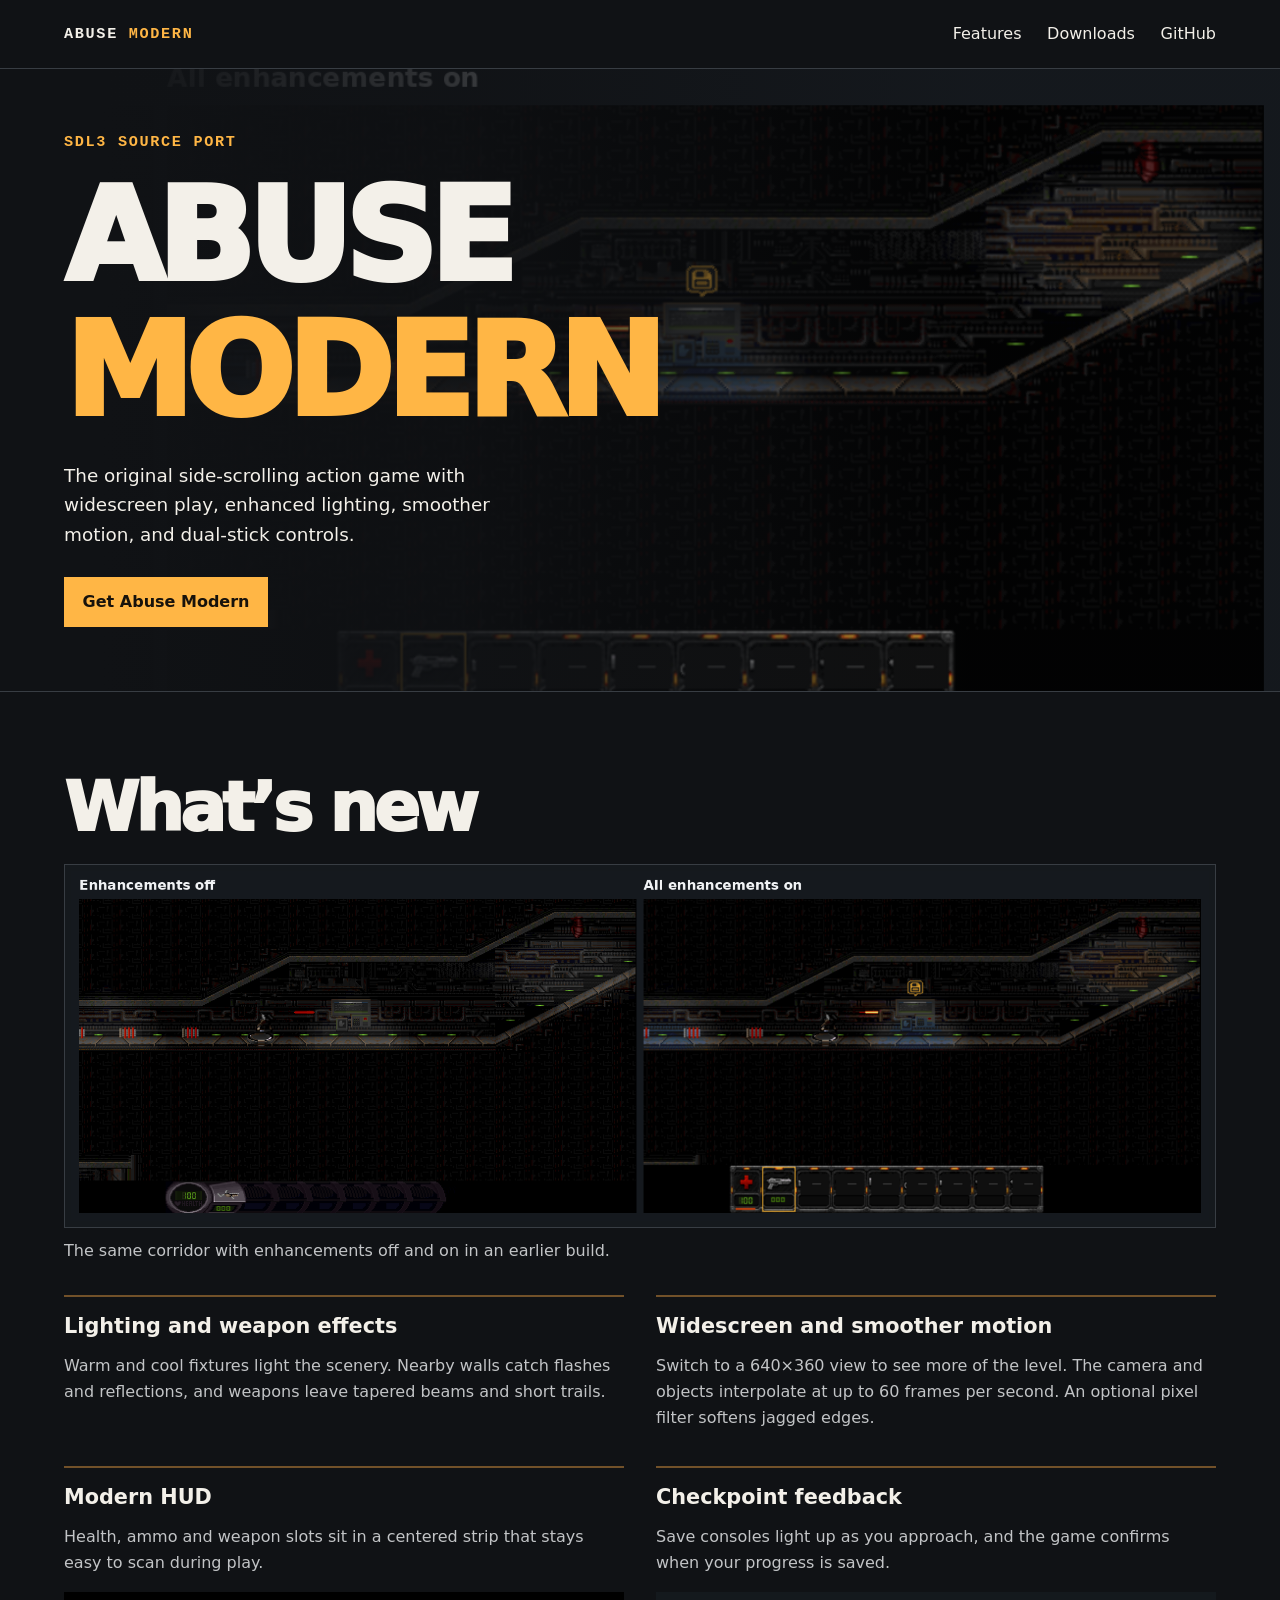
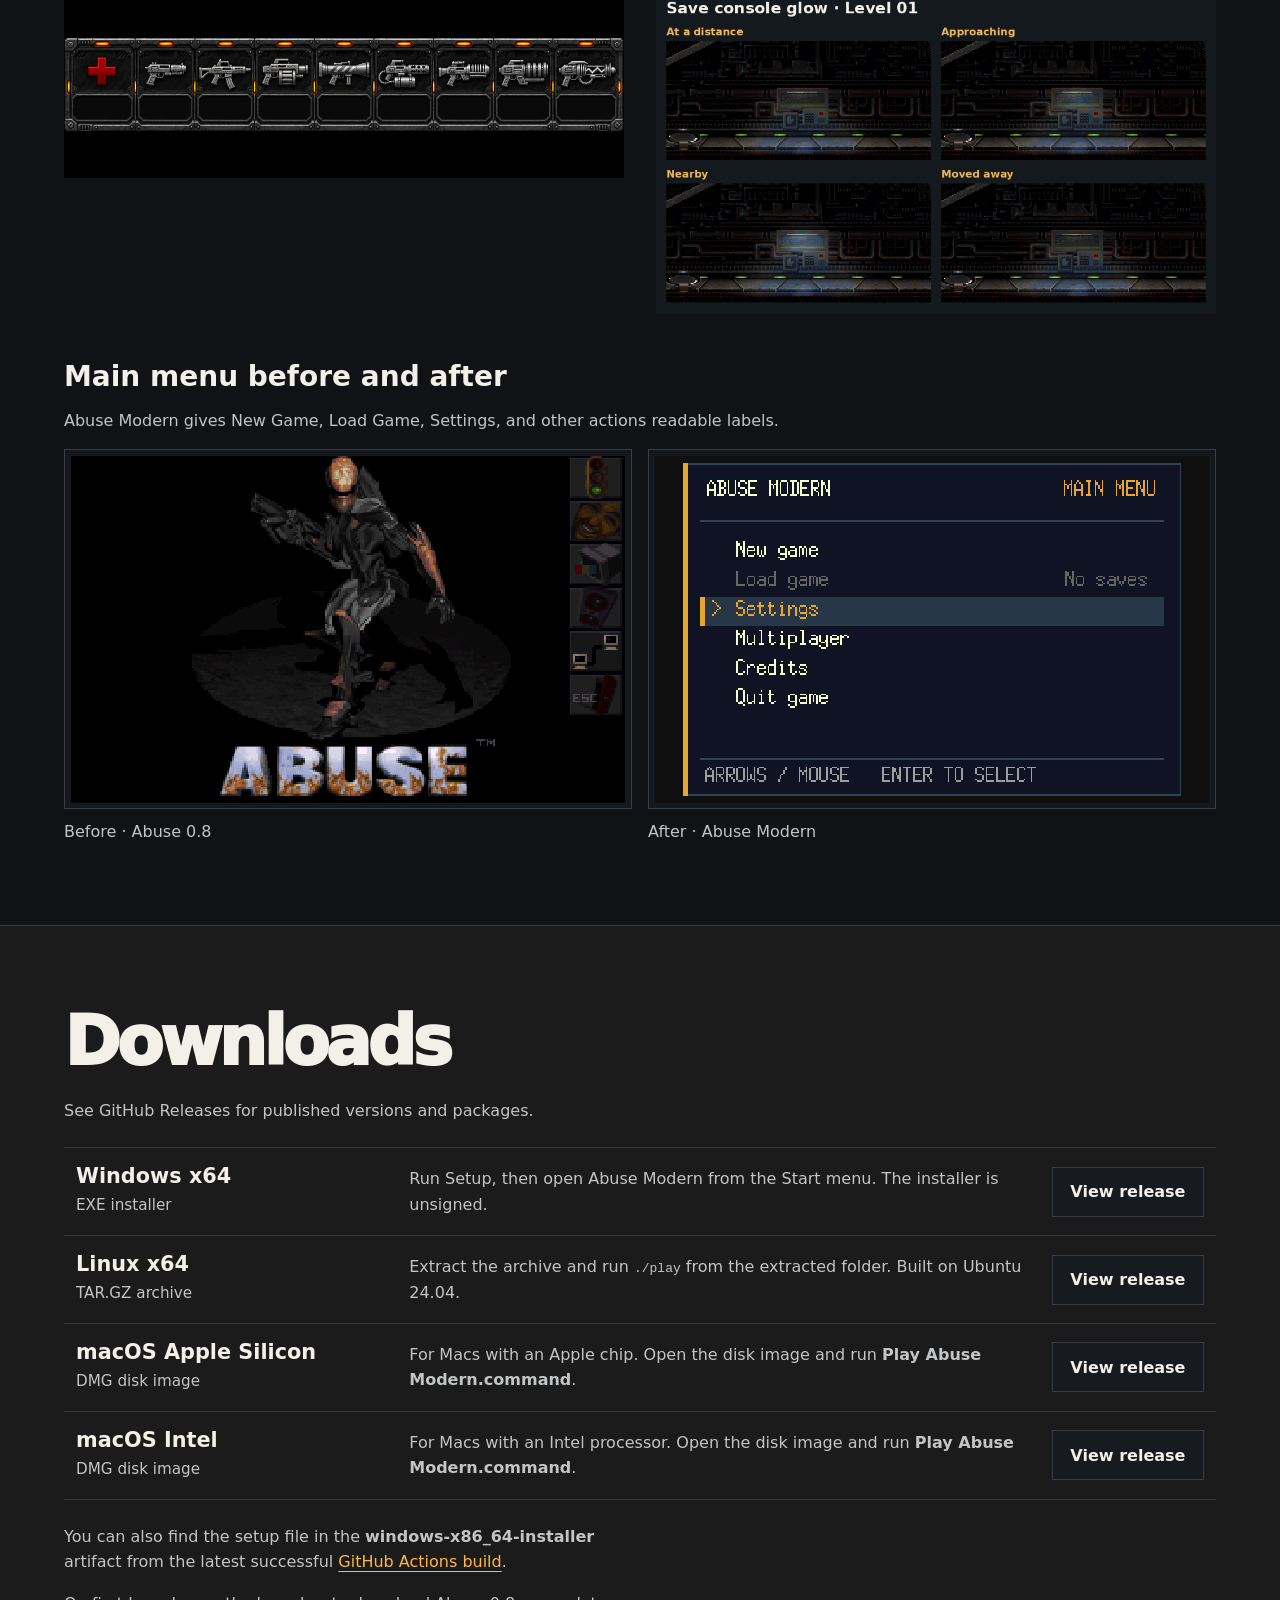
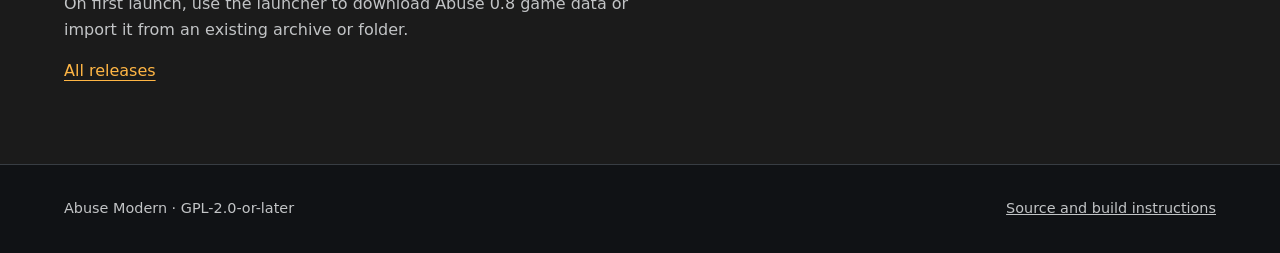
==== site/index.html @ a72826fe "Improve campaign lighting and keep the weapon HUD visible Add proximity lighting, machinery cues, te" ====
<!doctype html>
<html lang="en">
<head>
  <meta charset="utf-8">
  <meta name="viewport" content="width=device-width, initial-scale=1">
  <meta name="description" content="Abuse Modern brings the original side-scrolling action game to SDL3 with widescreen play, enhanced lighting, a redesigned HUD and dual-stick controls.">
  <meta name="theme-color" content="#101215">
  <title>Abuse Modern · SDL3 source port</title>
  <link rel="stylesheet" href="style.css">
  <script src="releases.js" defer></script>
</head>
<body>
  <header class="masthead">
    <nav class="wrap" aria-label="Main navigation">
      <a class="brand" href="#top">ABUSE <span>MODERN</span></a>
      <div class="nav-links">
        <a href="#features">Features</a>
        <a href="#downloads">Downloads</a>
        <a href="https://github.com/karapant/abuse-modern">GitHub</a>
      </div>
    </nav>
  </header>
  <main id="top">
    <section class="hero" aria-labelledby="title">
      <div class="wrap hero-content">
        <p class="kicker">SDL3 source port</p>
        <h1 id="title">ABUSE <span>MODERN</span></h1>
        <p class="intro">The original side-scrolling action game with widescreen play, enhanced lighting, smoother motion, and dual-stick controls.</p>
        <a class="button primary" href="#downloads">Get Abuse Modern</a>
      </div>
    </section>
    <section class="wrap section" id="features" aria-labelledby="feature-title">
      <h2 id="feature-title">What’s new</h2>
      <figure class="comparison">
        <a href="screenshots/enhancements-comparison.png">
          <img src="screenshots/enhancements-comparison.png" width="1948" height="600" alt="The same corridor with enhancements off on the left and on on the right. The enhanced view shows a redesigned HUD, a brighter projectile trail and blue light on nearby terrain.">
        </a>
        <figcaption>The same corridor with enhancements off and on in an earlier build.</figcaption>
      </figure>
      <div class="features">
        <article>
          <h3>Lighting and weapon effects</h3>
          <p>Warm and cool fixtures light the scenery. Nearby walls catch flashes and reflections, and weapons leave tapered beams and short trails.</p>
        </article>
        <article>
          <h3>Widescreen and smoother motion</h3>
          <p>Switch to a 640×360 view to see more of the level. The camera and objects interpolate at up to 60 frames per second. An optional pixel filter softens jagged edges.</p>
        </article>
        <article>
          <h3>Modern HUD</h3>
          <p>Health, ammo and weapon slots sit in a centered strip that stays easy to scan during play.</p>
          <img class="hud" src="screenshots/hud-source.png" width="2172" height="724" loading="lazy" alt="The modern HUD artwork with a red health cross and eight weapon slots.">
        </article>
        <article>
          <h3>Checkpoint feedback</h3>
          <p>Save consoles light up as you approach, and the game confirms when your progress is saved.</p>
          <a href="screenshots/checkpoint-glow.png">
            <img src="screenshots/checkpoint-glow.png" width="864" height="498" loading="lazy" alt="The save console gradually lights up on approach and dims when the player moves away.">
          </a>
        </article>
      </div>
        <section class="menu-comparison" aria-labelledby="menu-title">
          <h3 id="menu-title">Main menu before and after</h3>
          <p>Abuse Modern gives New Game, Load Game, Settings, and other actions readable labels.</p>
          <div class="menu-screenshots">
            <figure class="comparison">
              <a href="screenshots/main-menu-classic.png">
                <img src="screenshots/main-menu-classic.png" width="320" height="200" loading="lazy" alt="The Abuse 0.8 title screen with a vertical strip of unlabeled icon buttons along the right side.">
              </a>
              <figcaption>Before · Abuse 0.8</figcaption>
            </figure>
            <figure class="comparison">
              <a href="screenshots/main-menu-modern.png">
                <img src="screenshots/main-menu-modern.png" width="320" height="200" loading="lazy" alt="The Abuse Modern title screen with a labeled list of main menu actions.">
              </a>
              <figcaption>After · Abuse Modern</figcaption>
            </figure>
          </div>
        </section>
    </section>
    <section class="download-section" id="downloads" aria-labelledby="download-title">
      <div class="wrap section">
        <h2 id="download-title">Downloads</h2>
        <div class="release-summary">
          <p id="release-status" role="status">See GitHub Releases for published versions and packages.</p>
          <a class="text-link" id="release-notes" hidden>Release notes</a>
        </div>
        <ul class="downloads" role="list">
          <li data-package="windows-x86_64-setup.exe" data-platform="Windows x64">
            <div class="download-platform">
              <h3>Windows x64</h3>
              <p>EXE installer <span data-size hidden></span></p>
            </div>
            <p class="download-install">Run Setup, then open Abuse Modern from the Start menu. The installer is unsigned.</p>
            <div class="download-actions">
              <a class="button" data-download href="https://github.com/karapant/abuse-modern/releases">View release</a>
              <a class="text-link" data-checksum hidden>SHA-256</a>
            </div>
          </li>
          <li data-package="linux-x86_64.tar.gz" data-platform="Linux x64">
            <div class="download-platform">
              <h3>Linux x64</h3>
              <p>TAR.GZ archive <span data-size hidden></span></p>
            </div>
            <p class="download-install">Extract the archive and run <code>./play</code> from the extracted folder. Built on Ubuntu 24.04.</p>
            <div class="download-actions">
              <a class="button" data-download href="https://github.com/karapant/abuse-modern/releases">View release</a>
              <a class="text-link" data-checksum hidden>SHA-256</a>
            </div>
          </li>
          <li data-package="macos-arm64.dmg" data-platform="macOS Apple Silicon">
            <div class="download-platform">
              <h3>macOS Apple Silicon</h3>
              <p>DMG disk image <span data-size hidden></span></p>
            </div>
            <p class="download-install">For Macs with an Apple chip. Open the disk image and run <strong>Play Abuse Modern.command</strong>.</p>
            <div class="download-actions">
              <a class="button" data-download href="https://github.com/karapant/abuse-modern/releases">View release</a>
              <a class="text-link" data-checksum hidden>SHA-256</a>
            </div>
          </li>
          <li data-package="macos-x86_64.dmg" data-platform="macOS Intel">
            <div class="download-platform">
              <h3>macOS Intel</h3>
              <p>DMG disk image <span data-size hidden></span></p>
            </div>
            <p class="download-install">For Macs with an Intel processor. Open the disk image and run <strong>Play Abuse Modern.command</strong>.</p>
            <div class="download-actions">
              <a class="button" data-download href="https://github.com/karapant/abuse-modern/releases">View release</a>
              <a class="text-link" data-checksum hidden>SHA-256</a>
            </div>
          </li>
        </ul>
        <p class="install" id="windows-build">You can also find the setup file in the <strong>windows-x86_64-installer</strong> artifact from the latest successful <a class="text-link" href="https://github.com/karapant/abuse-modern/actions/workflows/build.yml?query=branch%3Amain+is%3Asuccess">GitHub Actions build</a>.</p>
        <p class="install">On first launch, use the launcher to download Abuse 0.8 game data or import it from an existing archive or folder.</p>
        <a class="text-link" href="https://github.com/karapant/abuse-modern/releases">All releases</a>
      </div>
    </section>
  </main>
  <footer class="wrap">
    <span>Abuse Modern · GPL-2.0-or-later</span>
    <a href="https://github.com/karapant/abuse-modern">Source and build instructions</a>
  </footer>
</body>
</html>
---- site/style.css ----
:root {
  color-scheme: dark;
  --background: #101215;
  --panel: #171a1e;
  --border: #383d43;
  --text: #f3f0e9;
  --muted: #c2c4c6;
  --accent: #ffb645;
  font-family: system-ui, sans-serif;
  background: var(--background);
  color: var(--text);
}
* { box-sizing: border-box; }
body { margin: 0; line-height: 1.6; }
a { color: inherit; }
a:focus-visible { outline: 3px solid var(--accent); outline-offset: 4px; }
a:hover { color: var(--accent); }
img { display: block; max-width: 100%; height: auto; }
.wrap { width: min(72rem, calc(100% - 3rem)); margin-inline: auto; }
.masthead { background: #101215; border-bottom: 1px solid var(--border); }
nav, footer { display: flex; align-items: center; justify-content: space-between; flex-wrap: wrap; gap: .75rem 2rem; }
nav { min-height: 4.25rem; padding-block: .8rem; }
nav a { text-decoration: none; }
.nav-links { display: flex; flex-wrap: wrap; gap: .5rem 1.6rem; }
.brand, .kicker { font: 700 .95rem/1.2 ui-monospace, monospace; letter-spacing: .11em; }
.brand span, .hero h1 span, .kicker { color: var(--accent); }
.hero {
  display: grid;
  align-items: center;
  min-height: 31rem;
  border-bottom: 1px solid var(--border);
  background-color: #121517;
  background-image: linear-gradient(90deg, #101215 8%, #101215d9 36%, #10121520 76%), url("screenshots/enhancements-comparison.png");
  background-position: center, right 28%;
  background-size: cover, max(1800px, 175vw) auto;
  background-repeat: no-repeat;
}
.hero-content { padding-block: 4rem; }
.kicker { text-transform: uppercase; margin: 0 0 1.2rem; }
h1, h2, h3 { line-height: 1.05; margin: 0; }
h1, h2 { font-family: "Arial Black", system-ui, sans-serif; font-weight: 950; letter-spacing: -.055em; }
h1 { font-size: clamp(3.6rem, 10vw, 8.4rem); }
h1 span { display: block; }
h2 { font-size: clamp(2.4rem, 5.3vw, 4.5rem); margin-bottom: 1.3rem; }
h3 { font-size: 1.3rem; }
.intro { max-width: 28rem; font-size: 1.15rem; margin-block: 1.35rem 1.75rem; }
.button {
  display: inline-block;
  padding: .7rem 1.1rem;
  background: var(--panel);
  border: 1px solid var(--border);
  font-weight: 750;
  text-decoration: none;
}
.button:hover { border-color: var(--accent); }
.button.primary { background: var(--accent); color: #17120b; border: 1px solid var(--accent); }
.button.primary:hover { background: #ffd085; }
.section { padding-block: clamp(2.8rem, 7vw, 5rem); }
.comparison { margin: 0; }
.comparison a { display: block; padding: .35rem; background: #15191d; border: 1px solid var(--border); }
.comparison a:hover { border-color: var(--accent); }
.comparison img { width: 100%; }
figcaption { margin-top: .6rem; color: var(--muted); }
.features { display: grid; grid-template-columns: repeat(2, minmax(0, 1fr)); gap: 1.25rem 2rem; margin-top: 2rem; }
.features article { border-top: 2px solid #725129; padding-top: 1.15rem; }
.features p, .install, #release-status { color: var(--muted); max-width: 58ch; }
.hud { width: 100%; background: black; }
.menu-comparison { margin-top: 3rem; }
.menu-comparison h3 { font-size: 1.75rem; }
.menu-comparison p { color: var(--muted); }
.menu-screenshots { display: grid; grid-template-columns: repeat(2, minmax(0, 1fr)); gap: 1rem; }
.menu-screenshots img { image-rendering: pixelated; }
.download-section { background: #1b1b1b; border-block: 1px solid var(--border); }
.release-summary { display: flex; flex-wrap: wrap; align-items: center; gap: .25rem 1.25rem; }
.release-summary p { margin: 0; }
.downloads { list-style: none; padding: 0; margin-block: 1.5rem; border-top: 1px solid var(--border); }
.downloads li {
  display: grid;
  grid-template-columns: minmax(12rem, 1fr) minmax(0, 2fr) auto;
  align-items: center;
  gap: .65rem 1.5rem;
  padding: 1.1rem .75rem;
  border-bottom: 1px solid var(--border);
}
.downloads p { margin: 0; color: var(--muted); }
.download-platform p { margin-top: .35rem; font-size: .95rem; }
.download-actions { display: flex; flex-wrap: wrap; align-items: center; gap: .65rem 1rem; }
.download-actions .button { min-width: 8rem; text-align: center; }
.text-link { color: var(--accent); text-underline-offset: .22em; }
footer { min-height: 5.5rem; padding-block: 1.2rem; color: var(--muted); font-size: .9rem; }
@media (max-width: 48rem) {
  .downloads li { grid-template-columns: minmax(0, 1fr) auto; }
  .download-install { grid-column: 1 / -1; grid-row: 2; }
  .hero { min-height: 26rem; }
}
@media (max-width: 34rem) {
  .wrap { width: calc(100% - 2rem); }
  .features, .menu-screenshots { grid-template-columns: 1fr; }
  .downloads li { grid-template-columns: 1fr; padding-inline: 0; }
  .hero { background-image: linear-gradient(90deg, #101215f5, #10121582), url("screenshots/enhancements-comparison.png"); }
  .hero-content { padding-block: 3rem; }
}
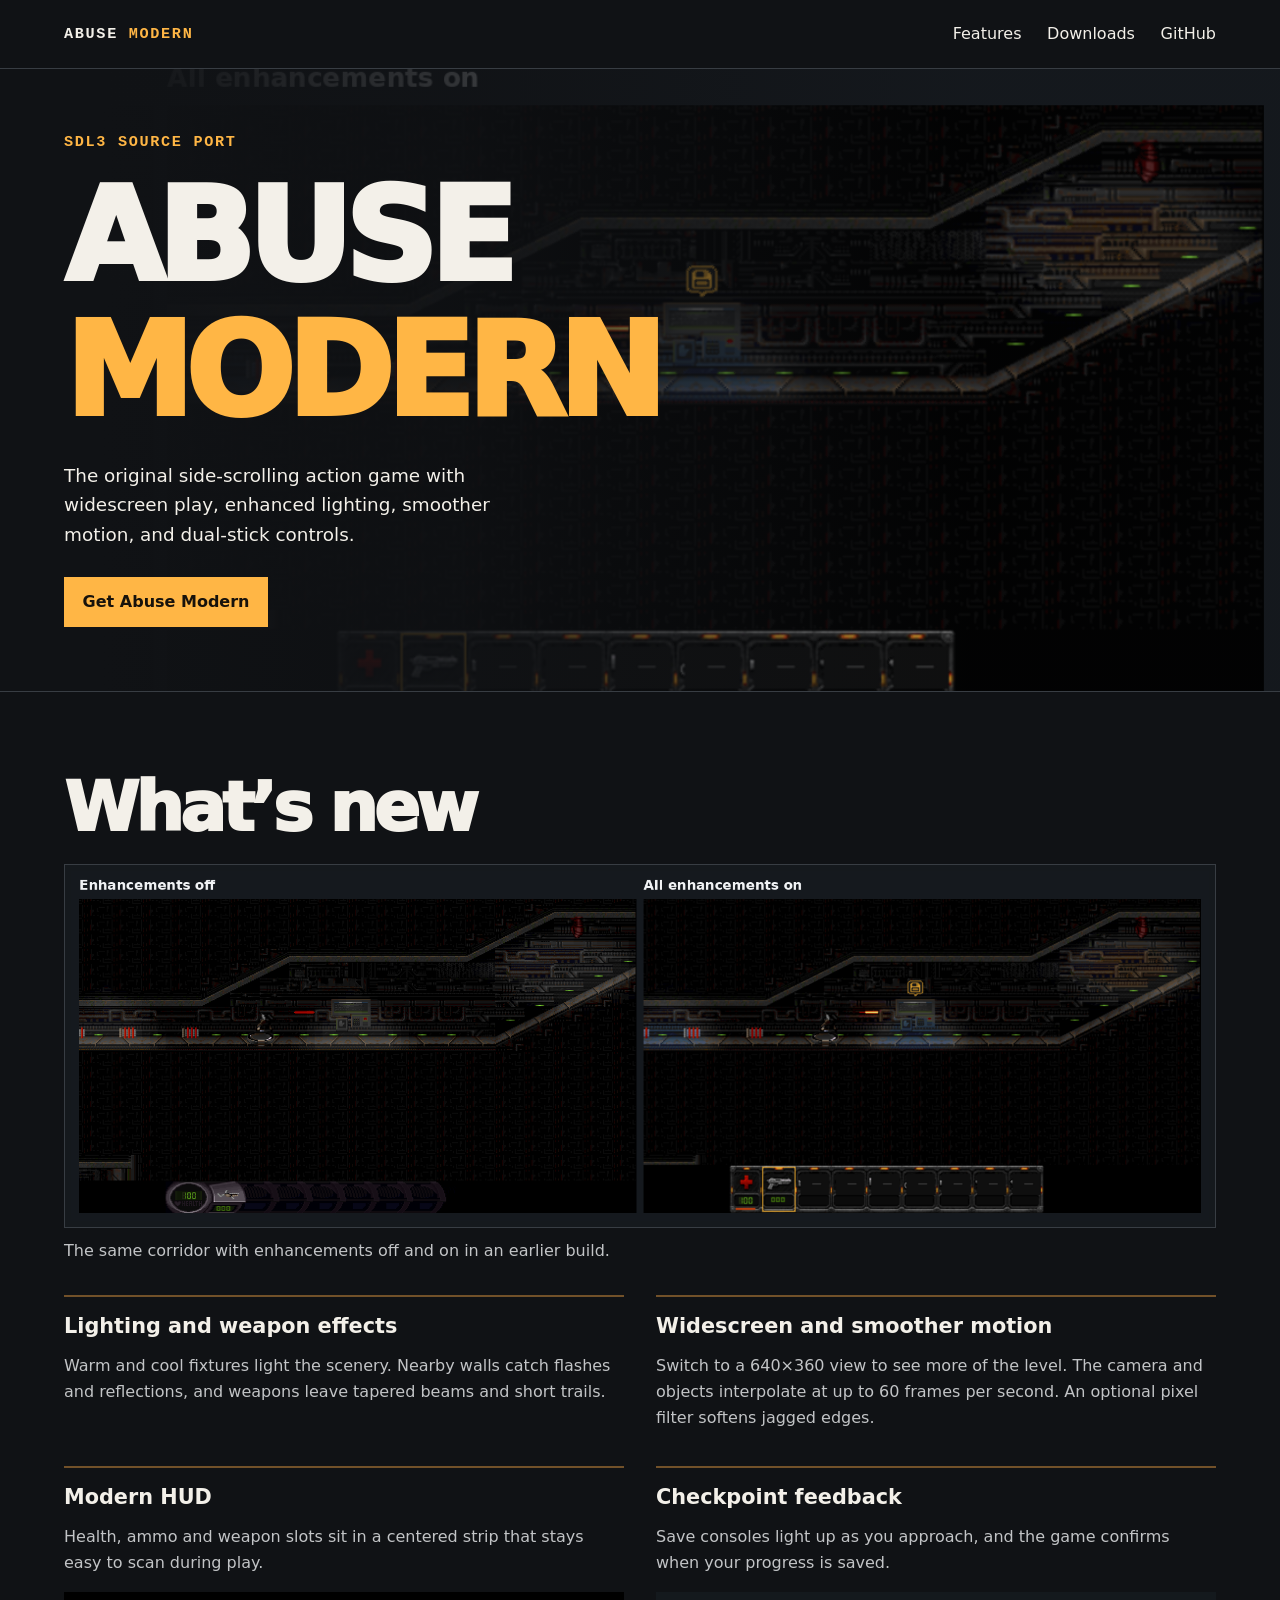
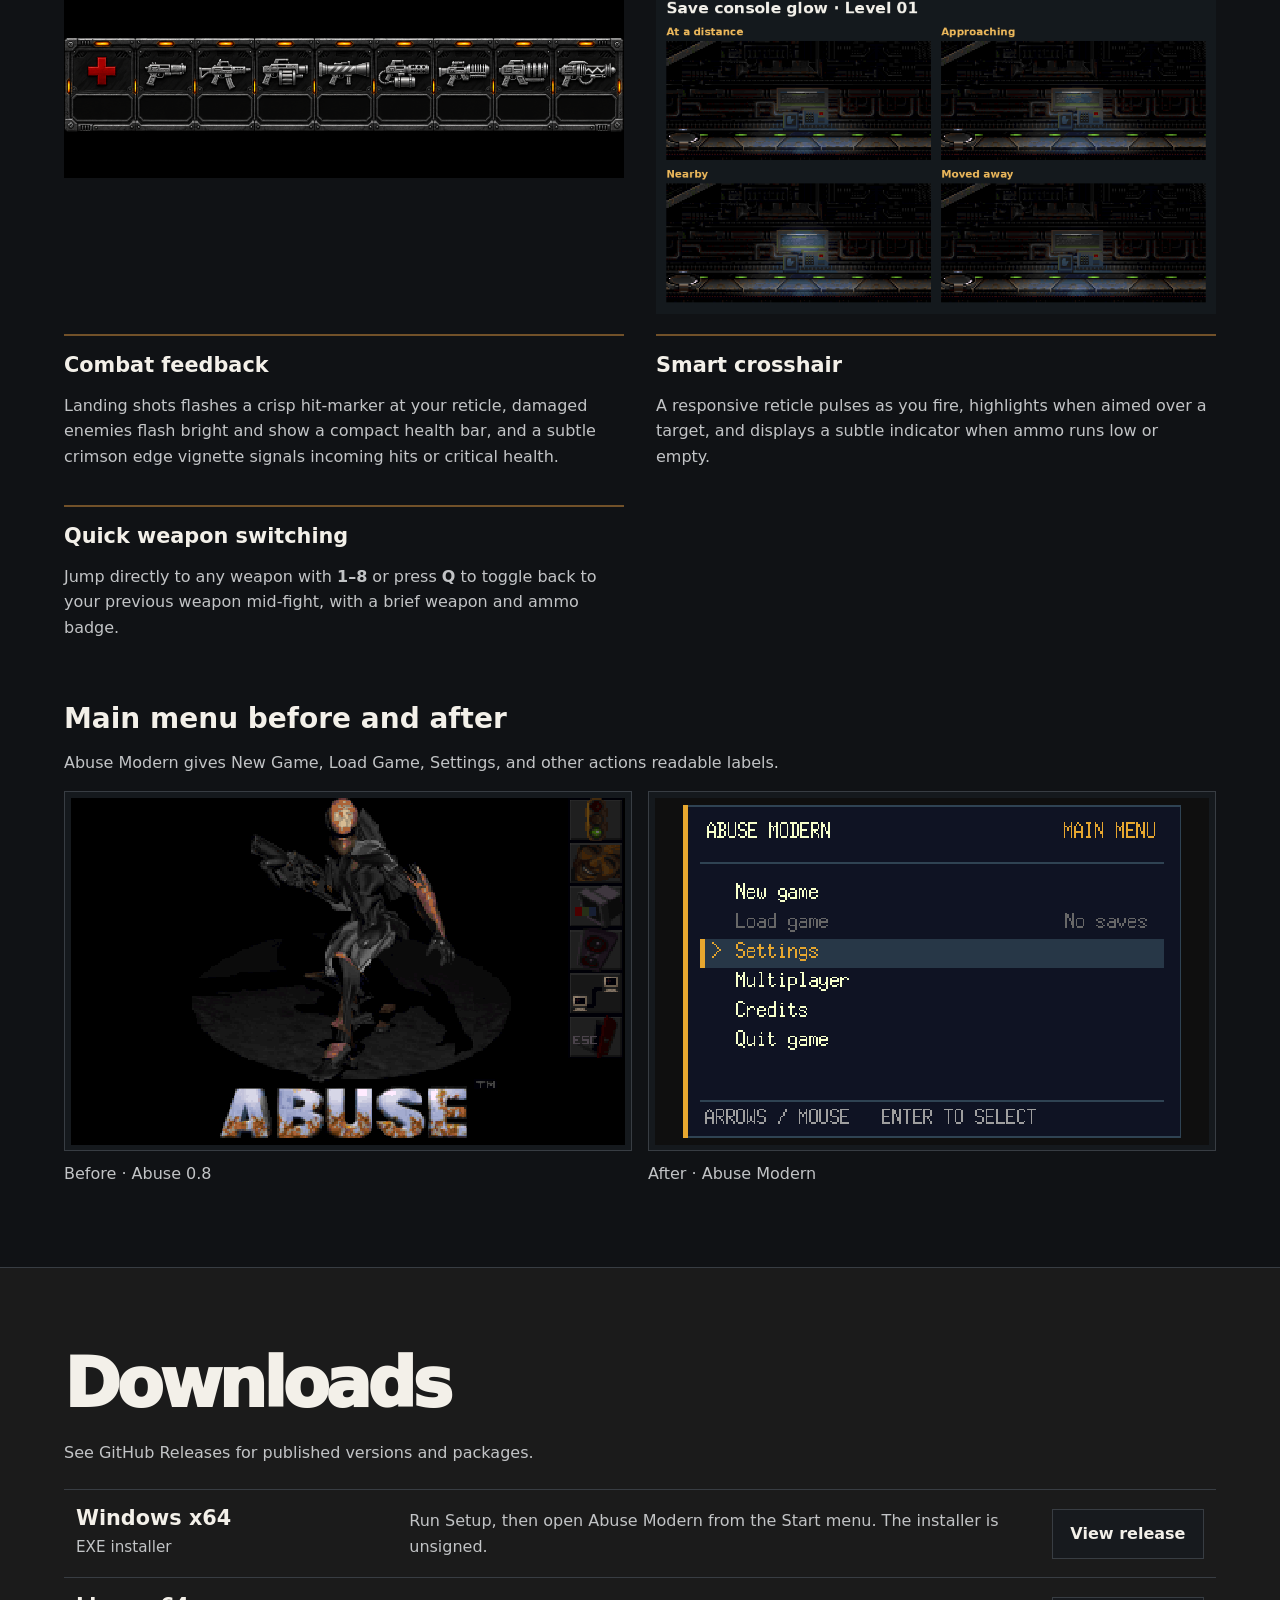
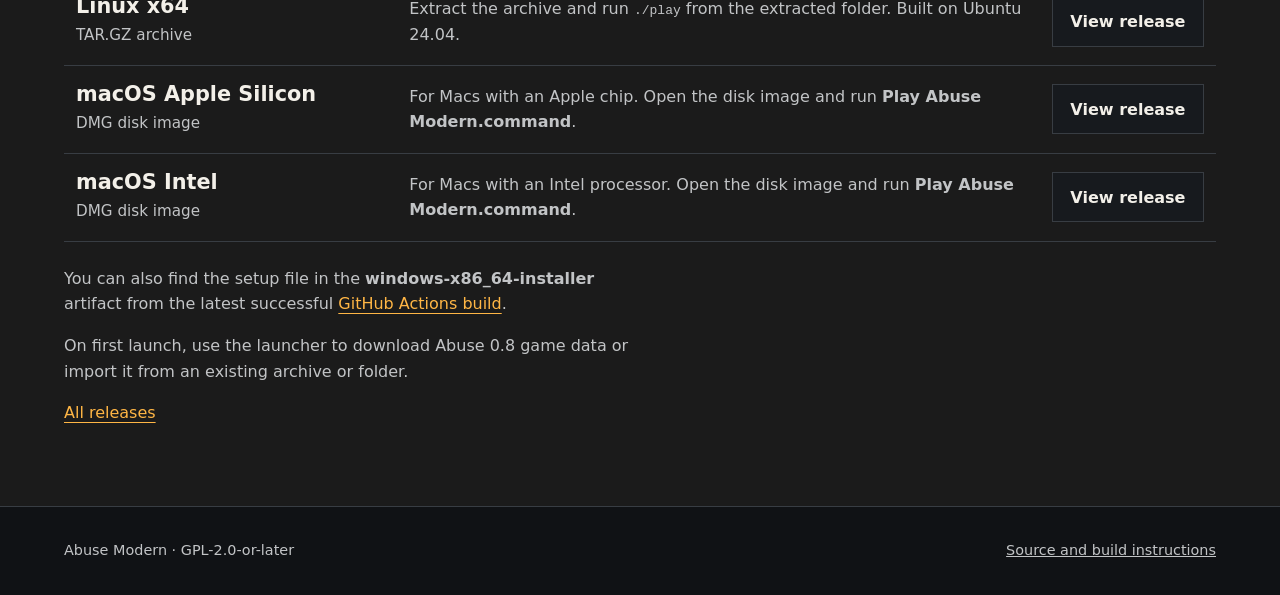
==== commit 544eb245: "Add combat feedback, smart crosshair, and quick weapon swap" ====
--- a/site/index.html
+++ b/site/index.html
@@ -57,6 +57,18 @@
           <a href="screenshots/checkpoint-glow.png">
             <img src="screenshots/checkpoint-glow.png" width="864" height="498" loading="lazy" alt="The save console gradually lights up on approach and dims when the player moves away.">
           </a>
+        </article>
+        <article>
+          <h3>Combat feedback</h3>
+          <p>Landing shots flashes a crisp hit-marker at your reticle, damaged enemies flash bright and show a compact health bar, and a subtle crimson edge vignette signals incoming hits or critical health.</p>
+        </article>
+        <article>
+          <h3>Smart crosshair</h3>
+          <p>A responsive reticle pulses as you fire, highlights when aimed over a target, and displays a subtle indicator when ammo runs low or empty.</p>
+        </article>
+        <article>
+          <h3>Quick weapon switching</h3>
+          <p>Jump directly to any weapon with <strong>1–8</strong> or press <strong>Q</strong> to toggle back to your previous weapon mid-fight, with a brief weapon and ammo badge.</p>
         </article>
       </div>
         <section class="menu-comparison" aria-labelledby="menu-title">
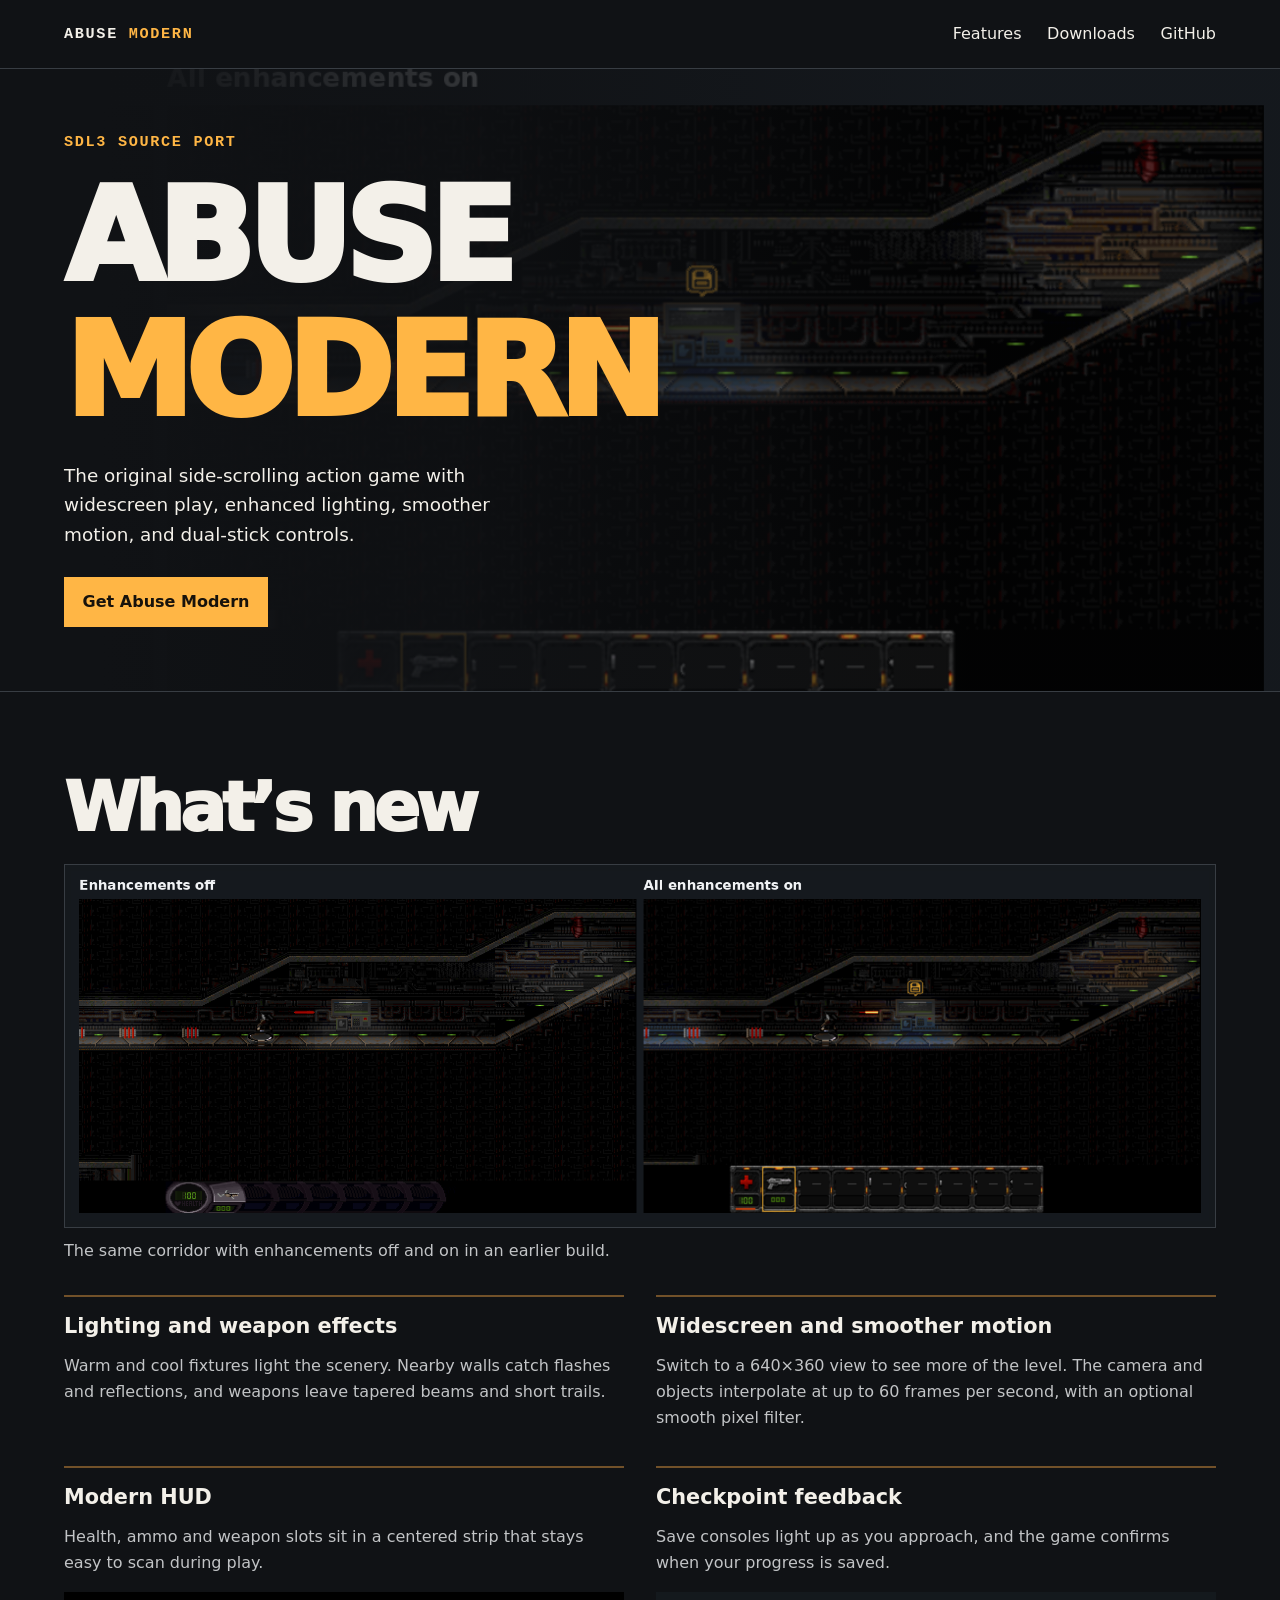
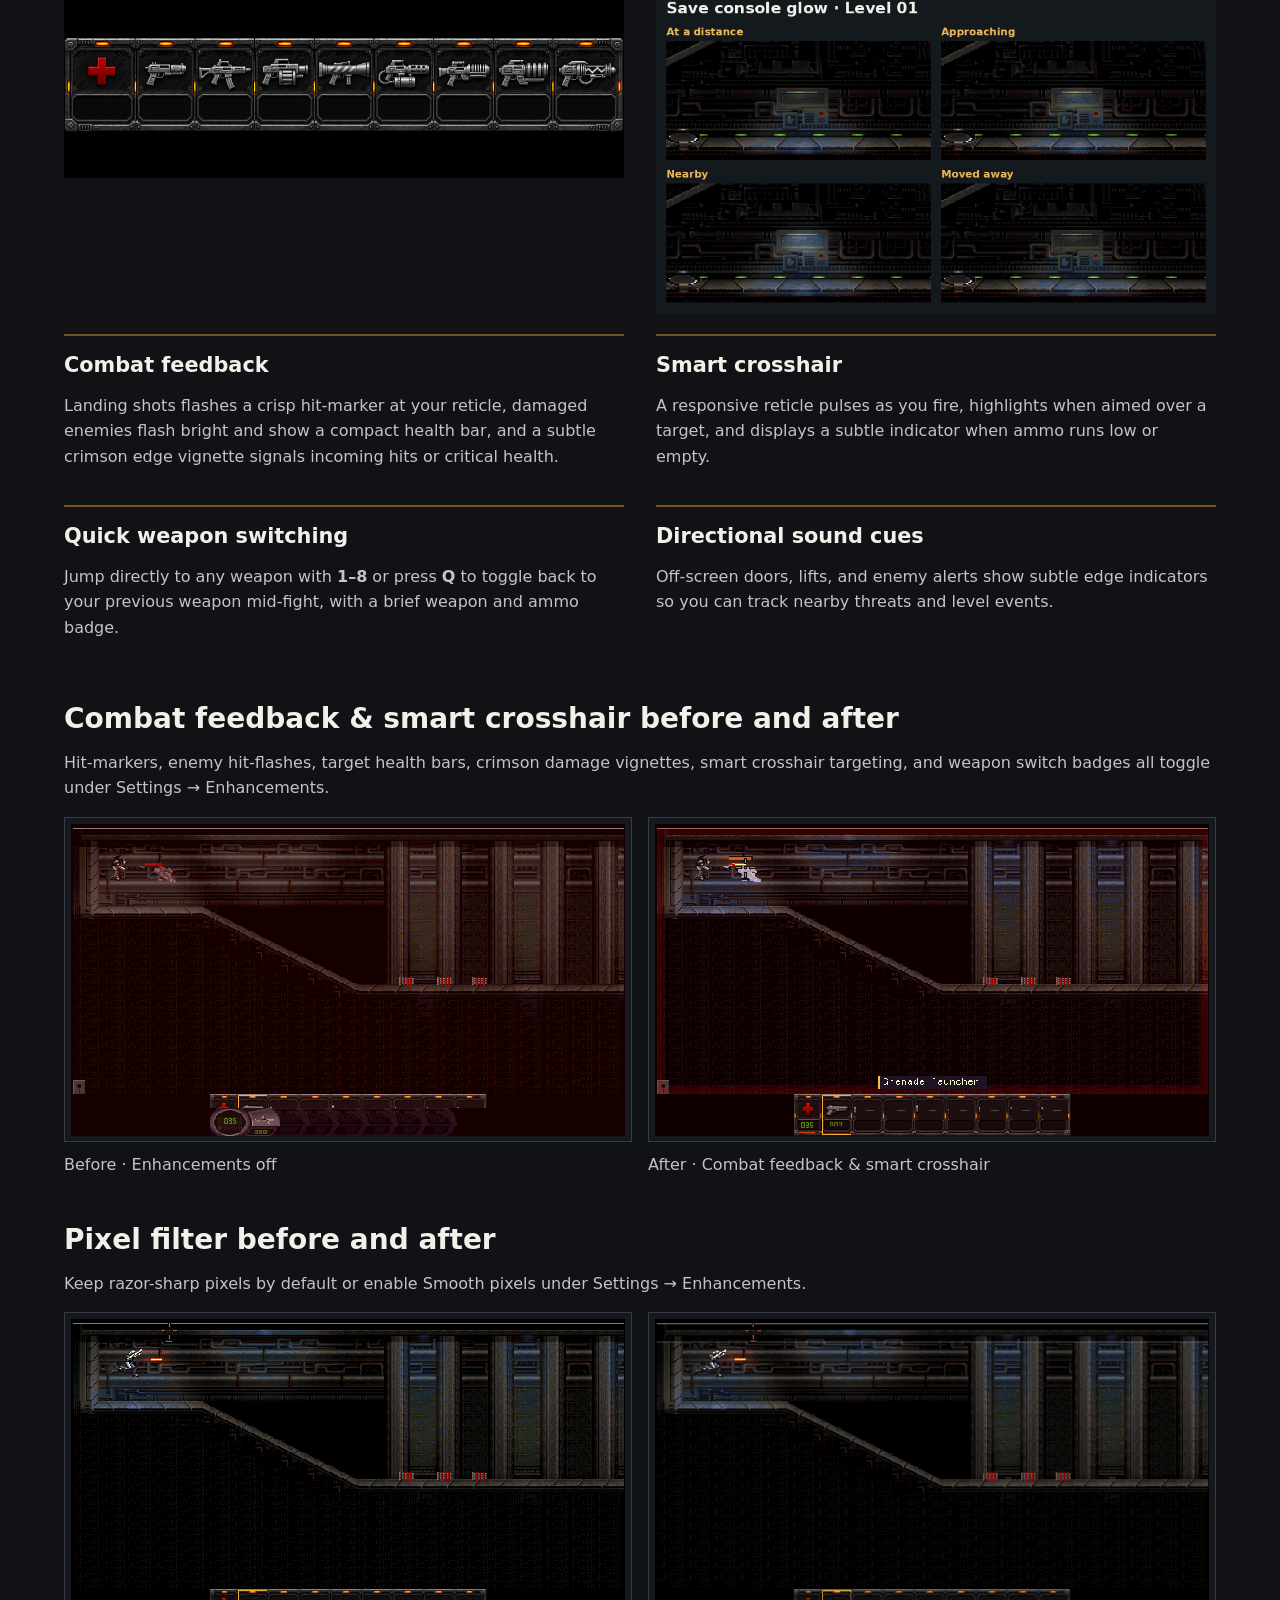
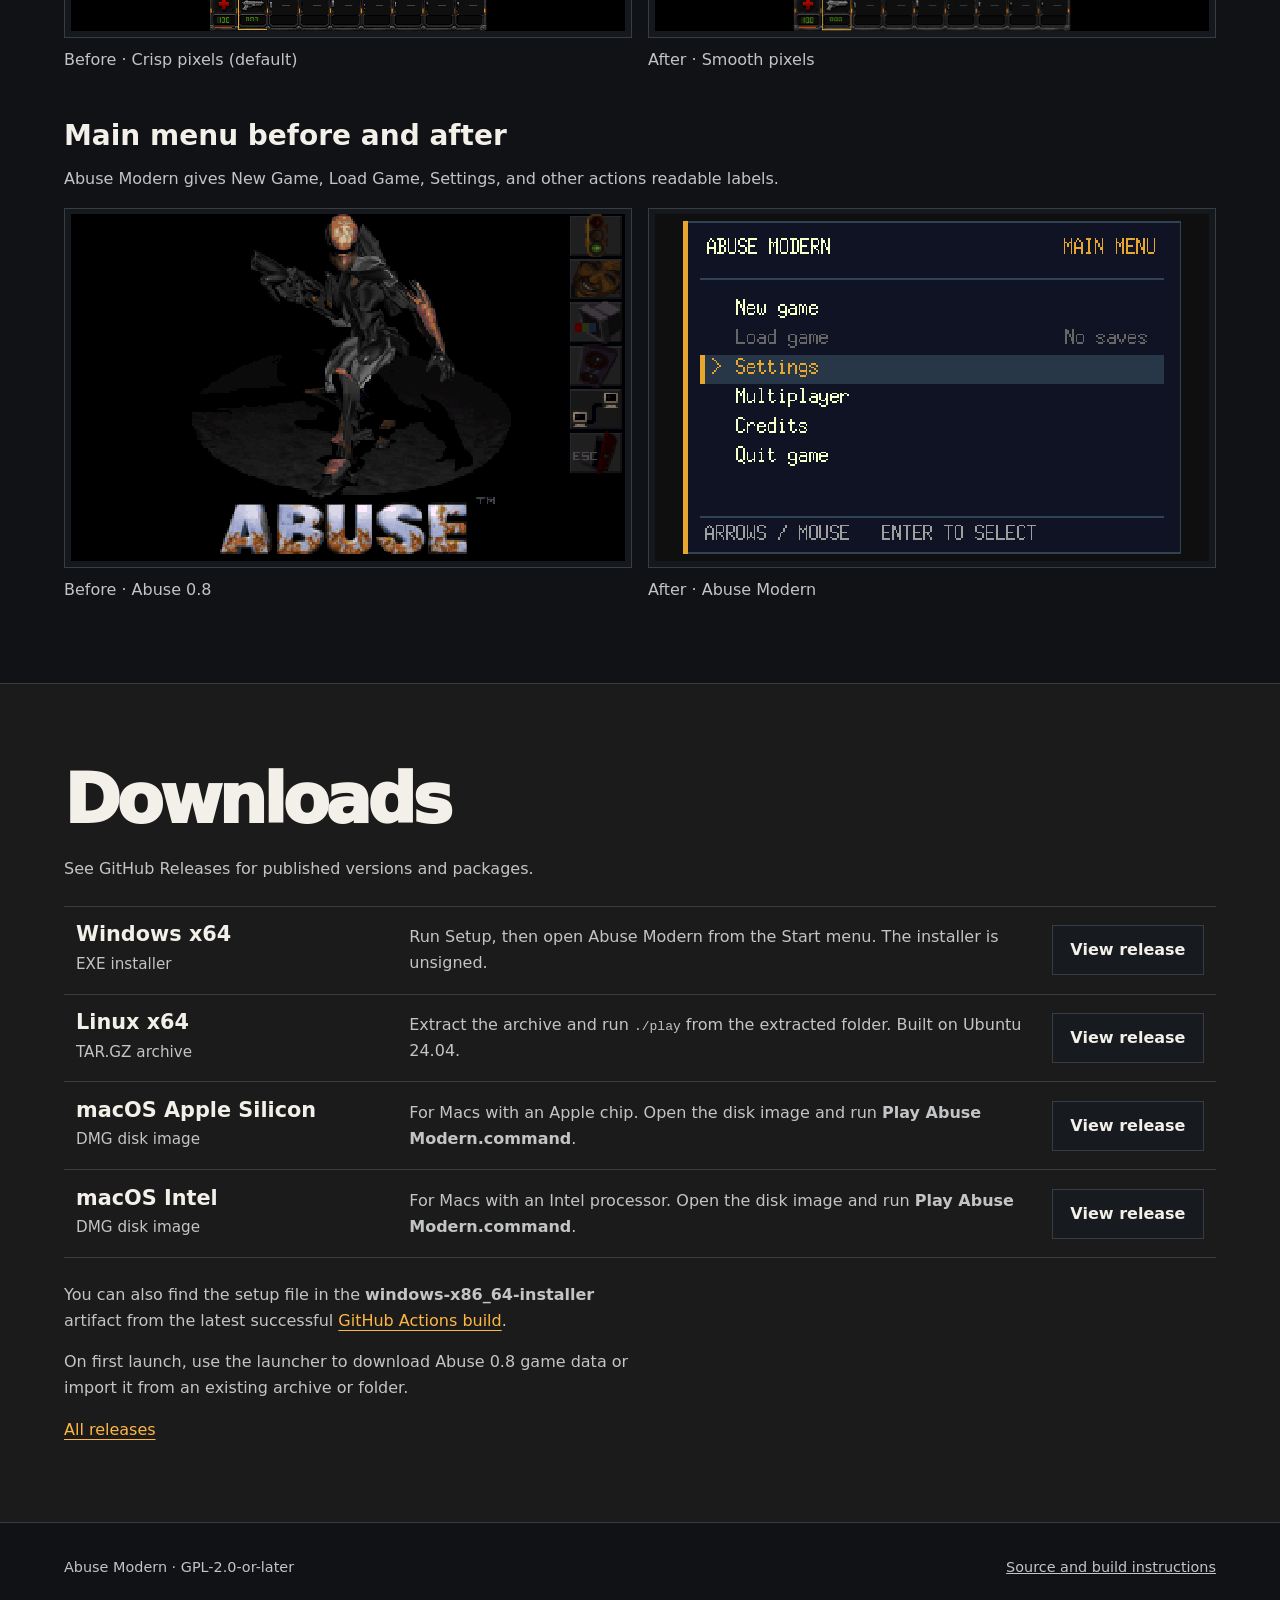
==== commit da95723e: "Document all enhancements with before-and-after screenshots" ====
--- a/site/index.html
+++ b/site/index.html
@@ -44,7 +44,7 @@
         </article>
         <article>
           <h3>Widescreen and smoother motion</h3>
-          <p>Switch to a 640×360 view to see more of the level. The camera and objects interpolate at up to 60 frames per second. An optional pixel filter softens jagged edges.</p>
+          <p>Switch to a 640×360 view to see more of the level. The camera and objects interpolate at up to 60 frames per second, with an optional smooth pixel filter.</p>
         </article>
         <article>
           <h3>Modern HUD</h3>
@@ -70,7 +70,47 @@
           <h3>Quick weapon switching</h3>
           <p>Jump directly to any weapon with <strong>1–8</strong> or press <strong>Q</strong> to toggle back to your previous weapon mid-fight, with a brief weapon and ammo badge.</p>
         </article>
+        <article>
+          <h3>Directional sound cues</h3>
+          <p>Off-screen doors, lifts, and enemy alerts show subtle edge indicators so you can track nearby threats and level events.</p>
+        </article>
       </div>
+        <section class="menu-comparison" aria-labelledby="combat-title">
+          <h3 id="combat-title">Combat feedback &amp; smart crosshair before and after</h3>
+          <p>Hit-markers, enemy hit-flashes, target health bars, crimson damage vignettes, smart crosshair targeting, and weapon switch badges all toggle under Settings → Enhancements.</p>
+          <div class="menu-screenshots">
+            <figure class="comparison">
+              <a href="screenshots/combat-before.png">
+                <img src="screenshots/combat-before.png" width="640" height="360" loading="lazy" alt="Classic combat without hit-markers, target health bar, or damage vignette.">
+              </a>
+              <figcaption>Before · Enhancements off</figcaption>
+            </figure>
+            <figure class="comparison">
+              <a href="screenshots/combat-after.png">
+                <img src="screenshots/combat-after.png" width="640" height="360" loading="lazy" alt="Enhanced combat with enemy hit-flash, target health bar, hit-marker ticks, crimson damage vignette, smart crosshair, and weapon switch badge.">
+              </a>
+              <figcaption>After · Combat feedback &amp; smart crosshair</figcaption>
+            </figure>
+          </div>
+        </section>
+        <section class="menu-comparison" aria-labelledby="pixels-title">
+          <h3 id="pixels-title">Pixel filter before and after</h3>
+          <p>Keep razor-sharp pixels by default or enable Smooth pixels under Settings → Enhancements.</p>
+          <div class="menu-screenshots">
+            <figure class="comparison">
+              <a href="screenshots/pixels-crisp.png">
+                <img src="screenshots/pixels-crisp.png" width="640" height="360" loading="lazy" alt="Gameplay with crisp nearest-neighbor pixels.">
+              </a>
+              <figcaption>Before · Crisp pixels (default)</figcaption>
+            </figure>
+            <figure class="comparison">
+              <a href="screenshots/pixels-smooth.png">
+                <img src="screenshots/pixels-smooth.png" width="1280" height="720" loading="lazy" alt="Gameplay with the optional smooth pixel filter enabled.">
+              </a>
+              <figcaption>After · Smooth pixels</figcaption>
+            </figure>
+          </div>
+        </section>
         <section class="menu-comparison" aria-labelledby="menu-title">
           <h3 id="menu-title">Main menu before and after</h3>
           <p>Abuse Modern gives New Game, Load Game, Settings, and other actions readable labels.</p>
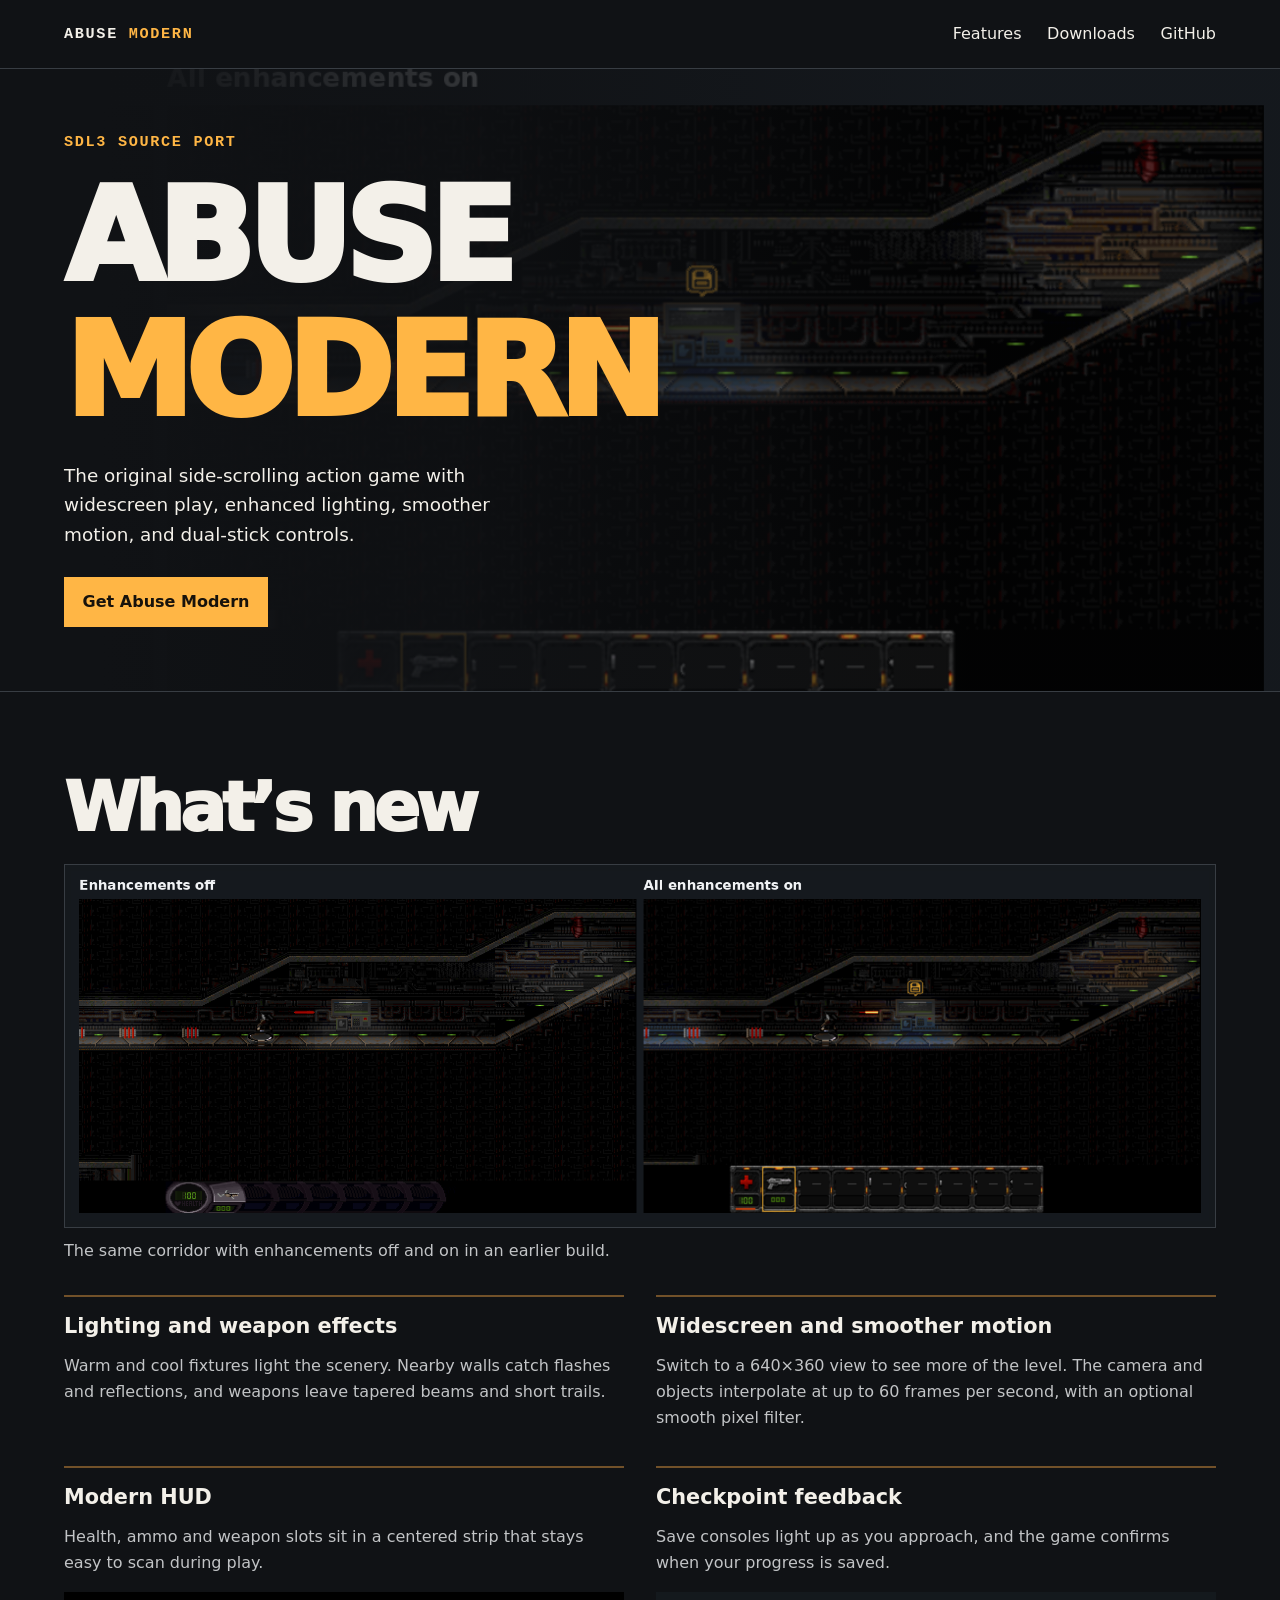
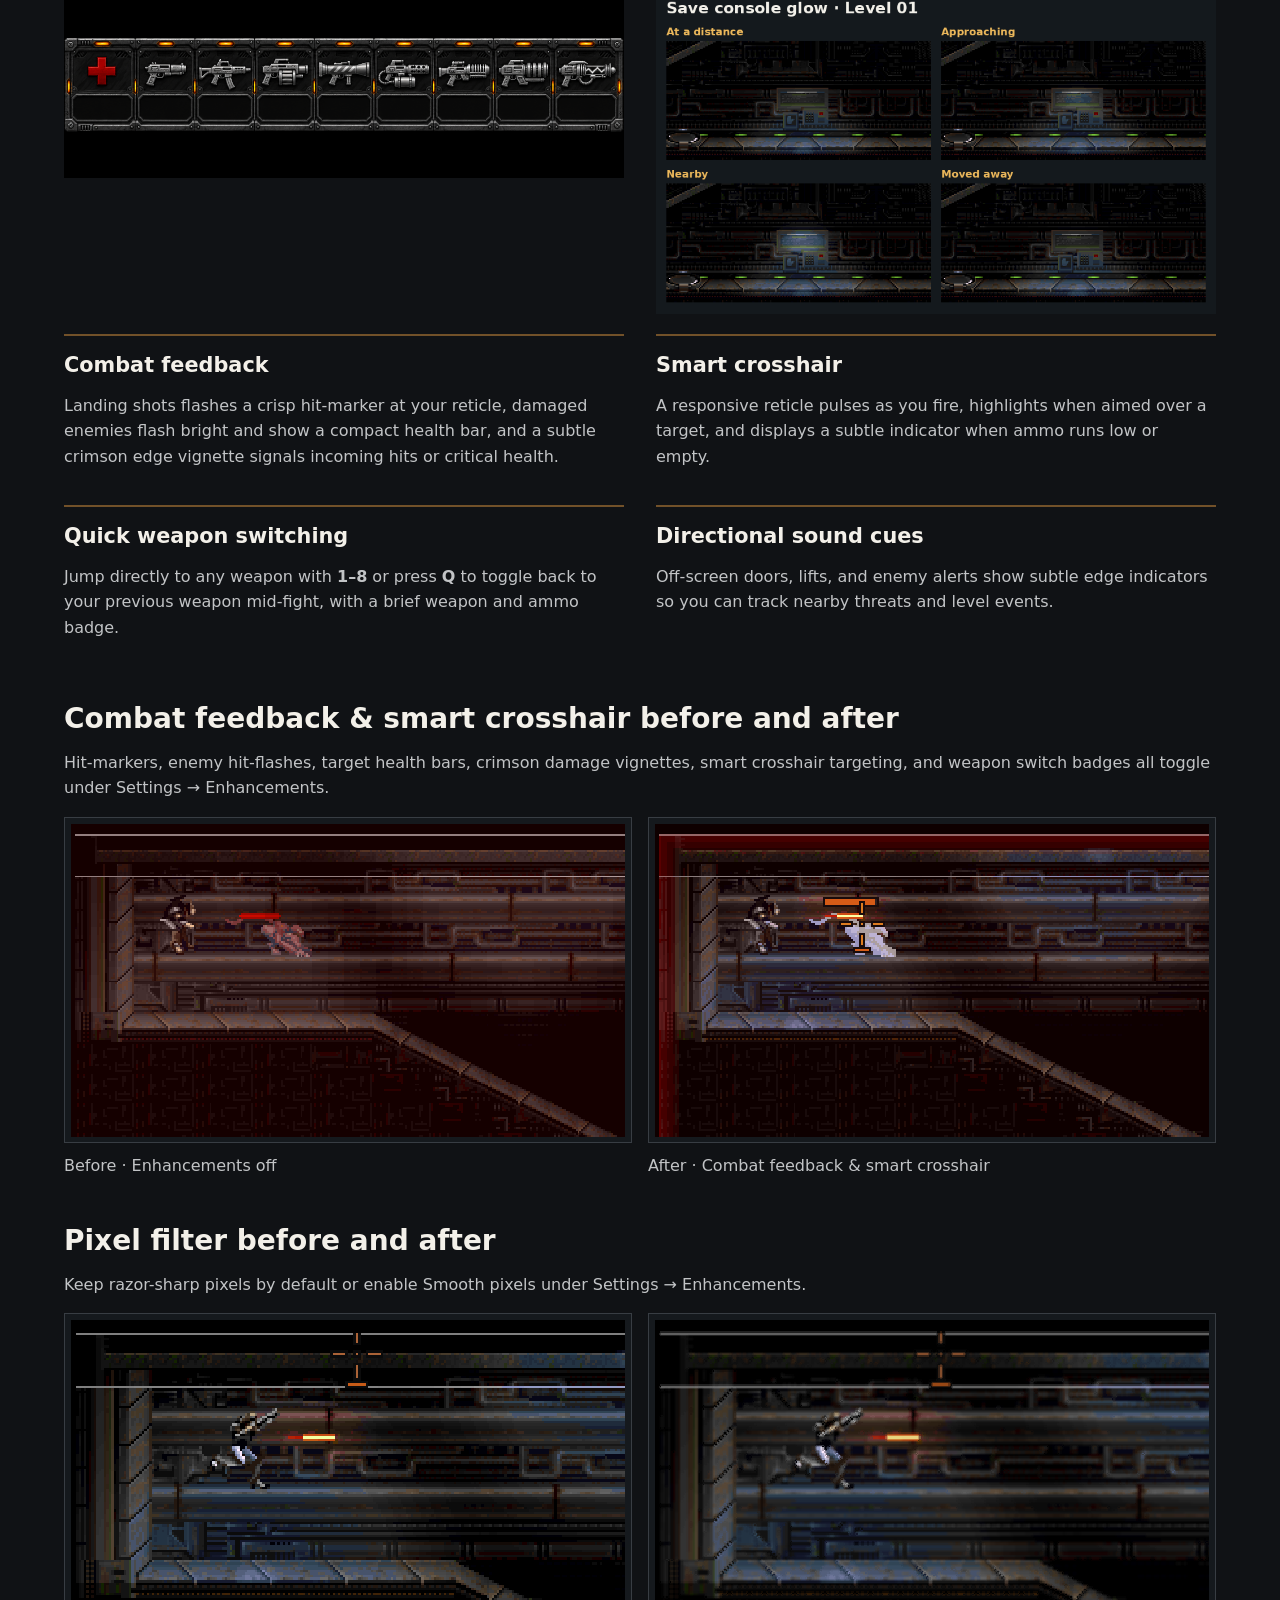
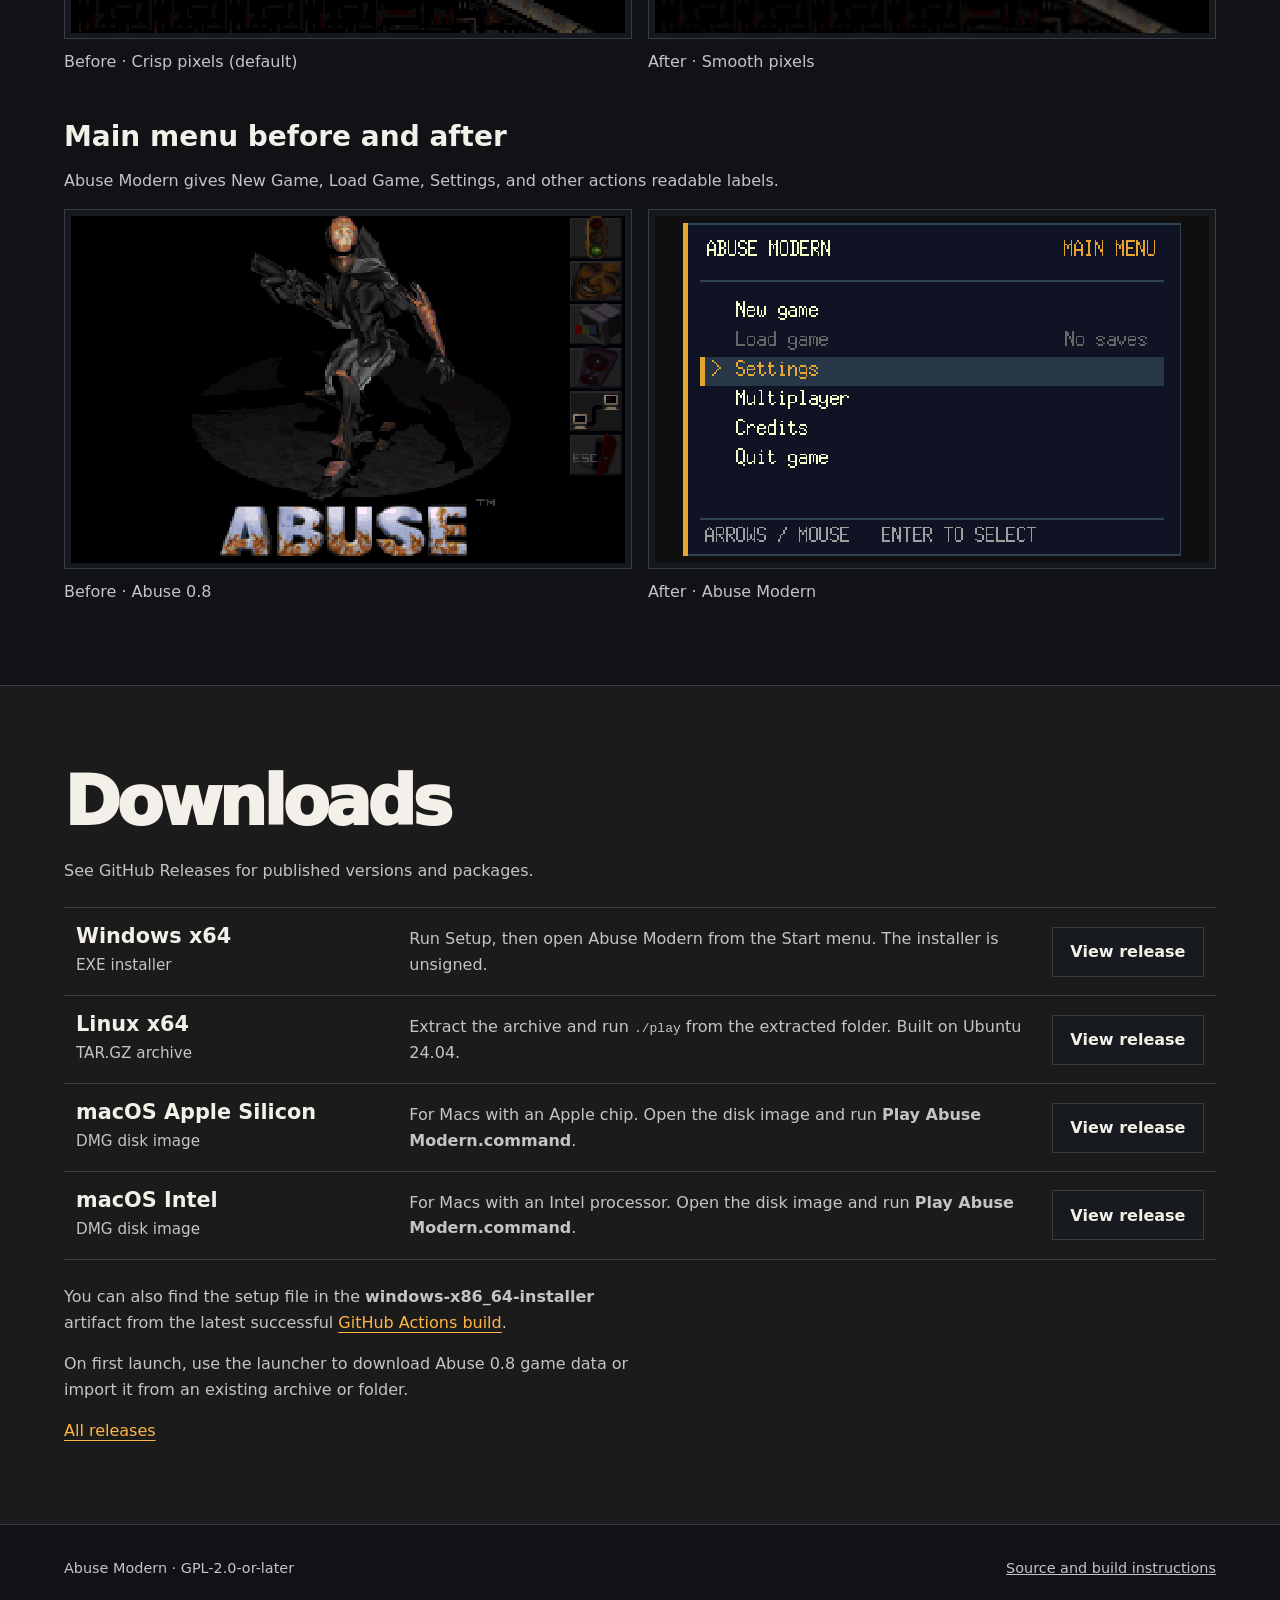
==== commit 470bdb79: "Crop comparison screenshots tightly around gameplay action" ====
--- a/site/index.html
+++ b/site/index.html
@@ -81,13 +81,13 @@
           <div class="menu-screenshots">
             <figure class="comparison">
               <a href="screenshots/combat-before.png">
-                <img src="screenshots/combat-before.png" width="640" height="360" loading="lazy" alt="Classic combat without hit-markers, target health bar, or damage vignette.">
+                <img src="screenshots/combat-before.png" width="560" height="316" loading="lazy" alt="Classic combat without hit-markers, target health bar, or damage vignette.">
               </a>
               <figcaption>Before · Enhancements off</figcaption>
             </figure>
             <figure class="comparison">
               <a href="screenshots/combat-after.png">
-                <img src="screenshots/combat-after.png" width="640" height="360" loading="lazy" alt="Enhanced combat with enemy hit-flash, target health bar, hit-marker ticks, crimson damage vignette, smart crosshair, and weapon switch badge.">
+                <img src="screenshots/combat-after.png" width="560" height="316" loading="lazy" alt="Enhanced combat with enemy hit-flash, target health bar, hit-marker ticks, crimson damage vignette, and smart crosshair.">
               </a>
               <figcaption>After · Combat feedback &amp; smart crosshair</figcaption>
             </figure>
@@ -99,13 +99,13 @@
           <div class="menu-screenshots">
             <figure class="comparison">
               <a href="screenshots/pixels-crisp.png">
-                <img src="screenshots/pixels-crisp.png" width="640" height="360" loading="lazy" alt="Gameplay with crisp nearest-neighbor pixels.">
+                <img src="screenshots/pixels-crisp.png" width="440" height="248" loading="lazy" alt="Gameplay with crisp nearest-neighbor pixels.">
               </a>
               <figcaption>Before · Crisp pixels (default)</figcaption>
             </figure>
             <figure class="comparison">
               <a href="screenshots/pixels-smooth.png">
-                <img src="screenshots/pixels-smooth.png" width="1280" height="720" loading="lazy" alt="Gameplay with the optional smooth pixel filter enabled.">
+                <img src="screenshots/pixels-smooth.png" width="440" height="248" loading="lazy" alt="Gameplay with the optional smooth pixel filter enabled.">
               </a>
               <figcaption>After · Smooth pixels</figcaption>
             </figure>
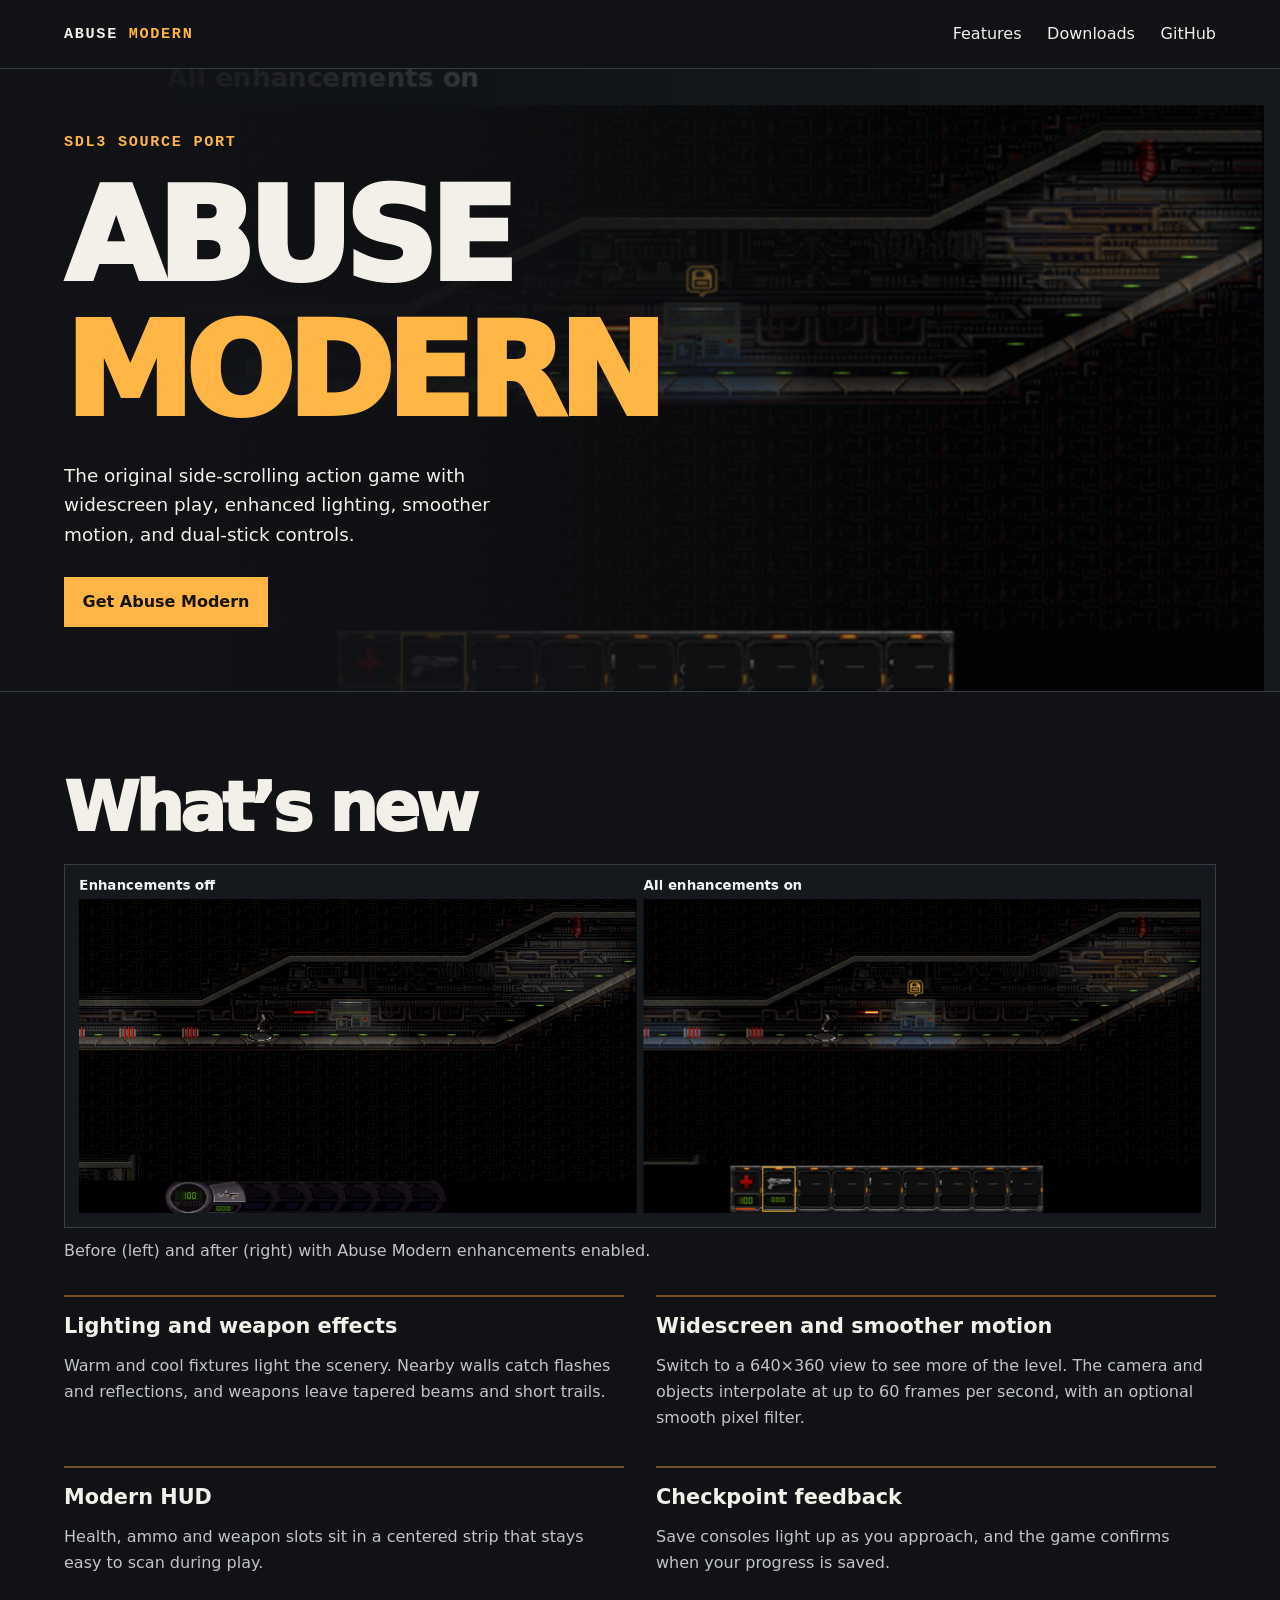
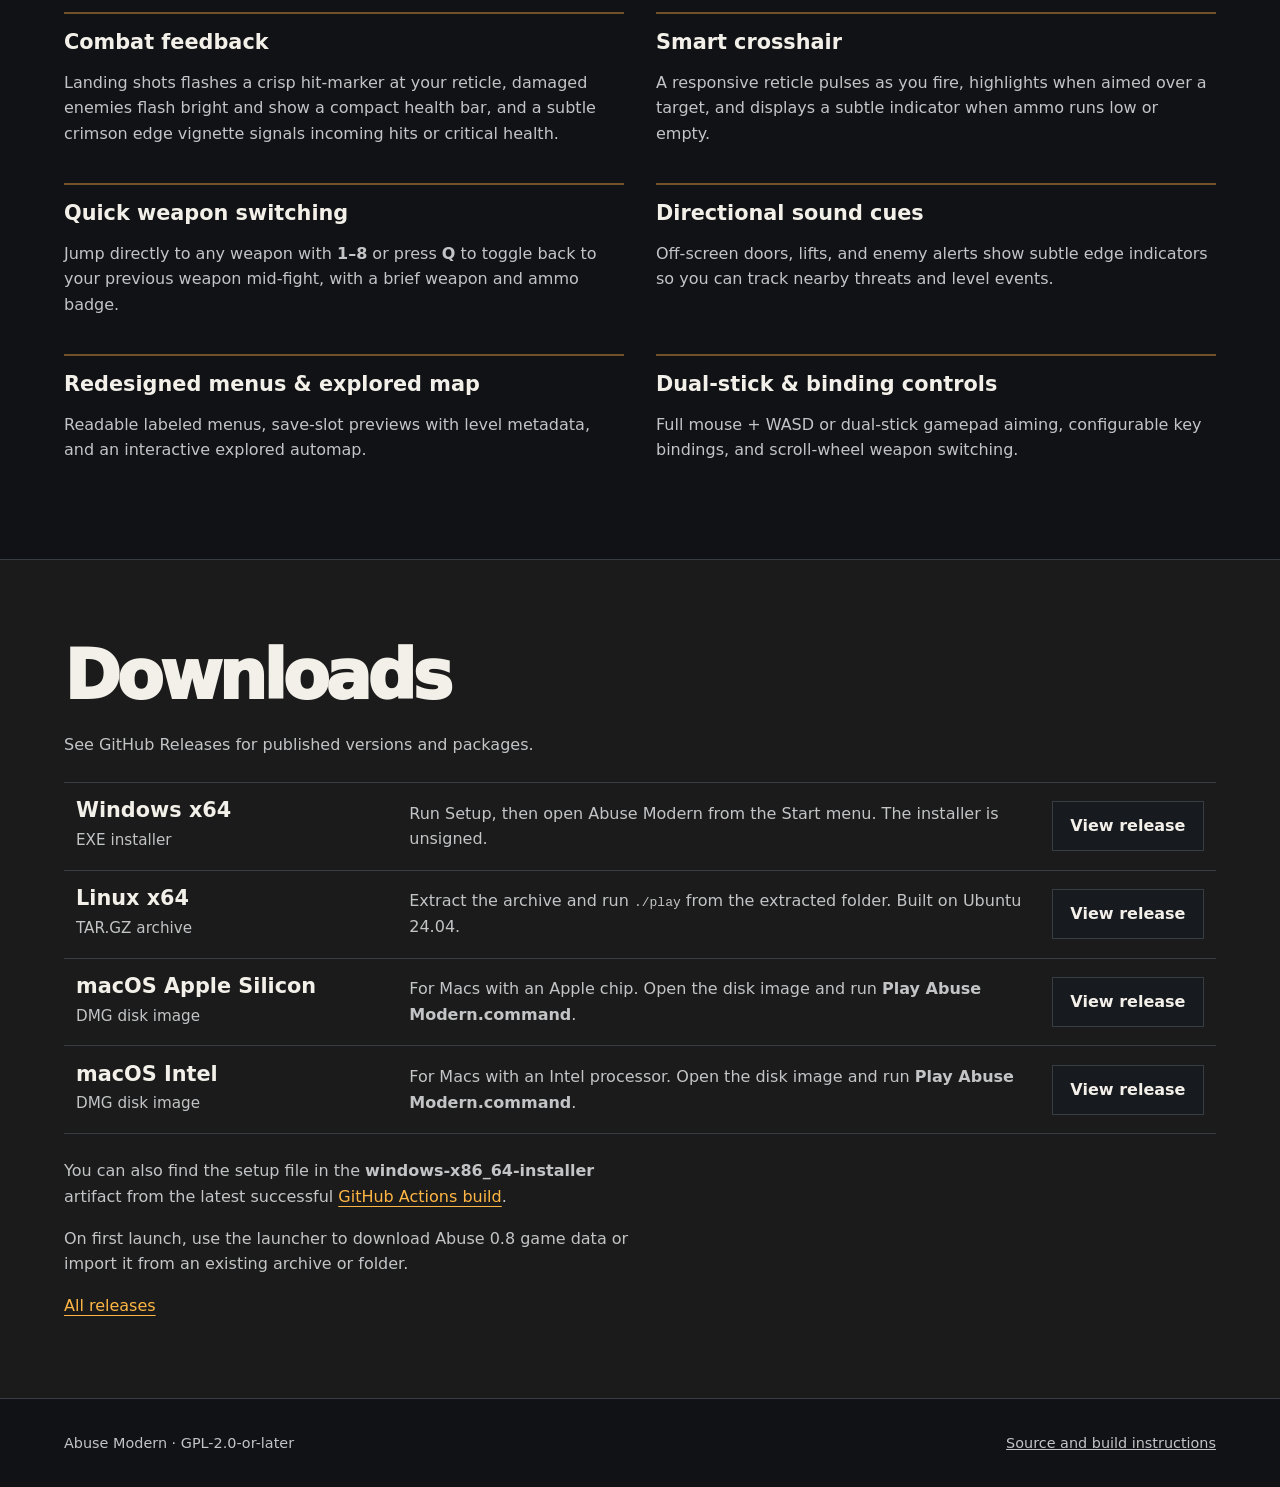
==== commit 252207a6: "Keep single before-and-after image and list all enhancements" ====
--- a/site/index.html
+++ b/site/index.html
@@ -35,7 +35,7 @@
         <a href="screenshots/enhancements-comparison.png">
           <img src="screenshots/enhancements-comparison.png" width="1948" height="600" alt="The same corridor with enhancements off on the left and on on the right. The enhanced view shows a redesigned HUD, a brighter projectile trail and blue light on nearby terrain.">
         </a>
-        <figcaption>The same corridor with enhancements off and on in an earlier build.</figcaption>
+        <figcaption>Before (left) and after (right) with Abuse Modern enhancements enabled.</figcaption>
       </figure>
       <div class="features">
         <article>
@@ -49,14 +49,10 @@
         <article>
           <h3>Modern HUD</h3>
           <p>Health, ammo and weapon slots sit in a centered strip that stays easy to scan during play.</p>
-          <img class="hud" src="screenshots/hud-source.png" width="2172" height="724" loading="lazy" alt="The modern HUD artwork with a red health cross and eight weapon slots.">
         </article>
         <article>
           <h3>Checkpoint feedback</h3>
           <p>Save consoles light up as you approach, and the game confirms when your progress is saved.</p>
-          <a href="screenshots/checkpoint-glow.png">
-            <img src="screenshots/checkpoint-glow.png" width="864" height="498" loading="lazy" alt="The save console gradually lights up on approach and dims when the player moves away.">
-          </a>
         </article>
         <article>
           <h3>Combat feedback</h3>
@@ -74,61 +70,15 @@
           <h3>Directional sound cues</h3>
           <p>Off-screen doors, lifts, and enemy alerts show subtle edge indicators so you can track nearby threats and level events.</p>
         </article>
+        <article>
+          <h3>Redesigned menus &amp; explored map</h3>
+          <p>Readable labeled menus, save-slot previews with level metadata, and an interactive explored automap.</p>
+        </article>
+        <article>
+          <h3>Dual-stick &amp; binding controls</h3>
+          <p>Full mouse + WASD or dual-stick gamepad aiming, configurable key bindings, and scroll-wheel weapon switching.</p>
+        </article>
       </div>
-        <section class="menu-comparison" aria-labelledby="combat-title">
-          <h3 id="combat-title">Combat feedback &amp; smart crosshair before and after</h3>
-          <p>Hit-markers, enemy hit-flashes, target health bars, crimson damage vignettes, smart crosshair targeting, and weapon switch badges all toggle under Settings → Enhancements.</p>
-          <div class="menu-screenshots">
-            <figure class="comparison">
-              <a href="screenshots/combat-before.png">
-                <img src="screenshots/combat-before.png" width="560" height="316" loading="lazy" alt="Classic combat without hit-markers, target health bar, or damage vignette.">
-              </a>
-              <figcaption>Before · Enhancements off</figcaption>
-            </figure>
-            <figure class="comparison">
-              <a href="screenshots/combat-after.png">
-                <img src="screenshots/combat-after.png" width="560" height="316" loading="lazy" alt="Enhanced combat with enemy hit-flash, target health bar, hit-marker ticks, crimson damage vignette, and smart crosshair.">
-              </a>
-              <figcaption>After · Combat feedback &amp; smart crosshair</figcaption>
-            </figure>
-          </div>
-        </section>
-        <section class="menu-comparison" aria-labelledby="pixels-title">
-          <h3 id="pixels-title">Pixel filter before and after</h3>
-          <p>Keep razor-sharp pixels by default or enable Smooth pixels under Settings → Enhancements.</p>
-          <div class="menu-screenshots">
-            <figure class="comparison">
-              <a href="screenshots/pixels-crisp.png">
-                <img src="screenshots/pixels-crisp.png" width="440" height="248" loading="lazy" alt="Gameplay with crisp nearest-neighbor pixels.">
-              </a>
-              <figcaption>Before · Crisp pixels (default)</figcaption>
-            </figure>
-            <figure class="comparison">
-              <a href="screenshots/pixels-smooth.png">
-                <img src="screenshots/pixels-smooth.png" width="440" height="248" loading="lazy" alt="Gameplay with the optional smooth pixel filter enabled.">
-              </a>
-              <figcaption>After · Smooth pixels</figcaption>
-            </figure>
-          </div>
-        </section>
-        <section class="menu-comparison" aria-labelledby="menu-title">
-          <h3 id="menu-title">Main menu before and after</h3>
-          <p>Abuse Modern gives New Game, Load Game, Settings, and other actions readable labels.</p>
-          <div class="menu-screenshots">
-            <figure class="comparison">
-              <a href="screenshots/main-menu-classic.png">
-                <img src="screenshots/main-menu-classic.png" width="320" height="200" loading="lazy" alt="The Abuse 0.8 title screen with a vertical strip of unlabeled icon buttons along the right side.">
-              </a>
-              <figcaption>Before · Abuse 0.8</figcaption>
-            </figure>
-            <figure class="comparison">
-              <a href="screenshots/main-menu-modern.png">
-                <img src="screenshots/main-menu-modern.png" width="320" height="200" loading="lazy" alt="The Abuse Modern title screen with a labeled list of main menu actions.">
-              </a>
-              <figcaption>After · Abuse Modern</figcaption>
-            </figure>
-          </div>
-        </section>
     </section>
     <section class="download-section" id="downloads" aria-labelledby="download-title">
       <div class="wrap section">
